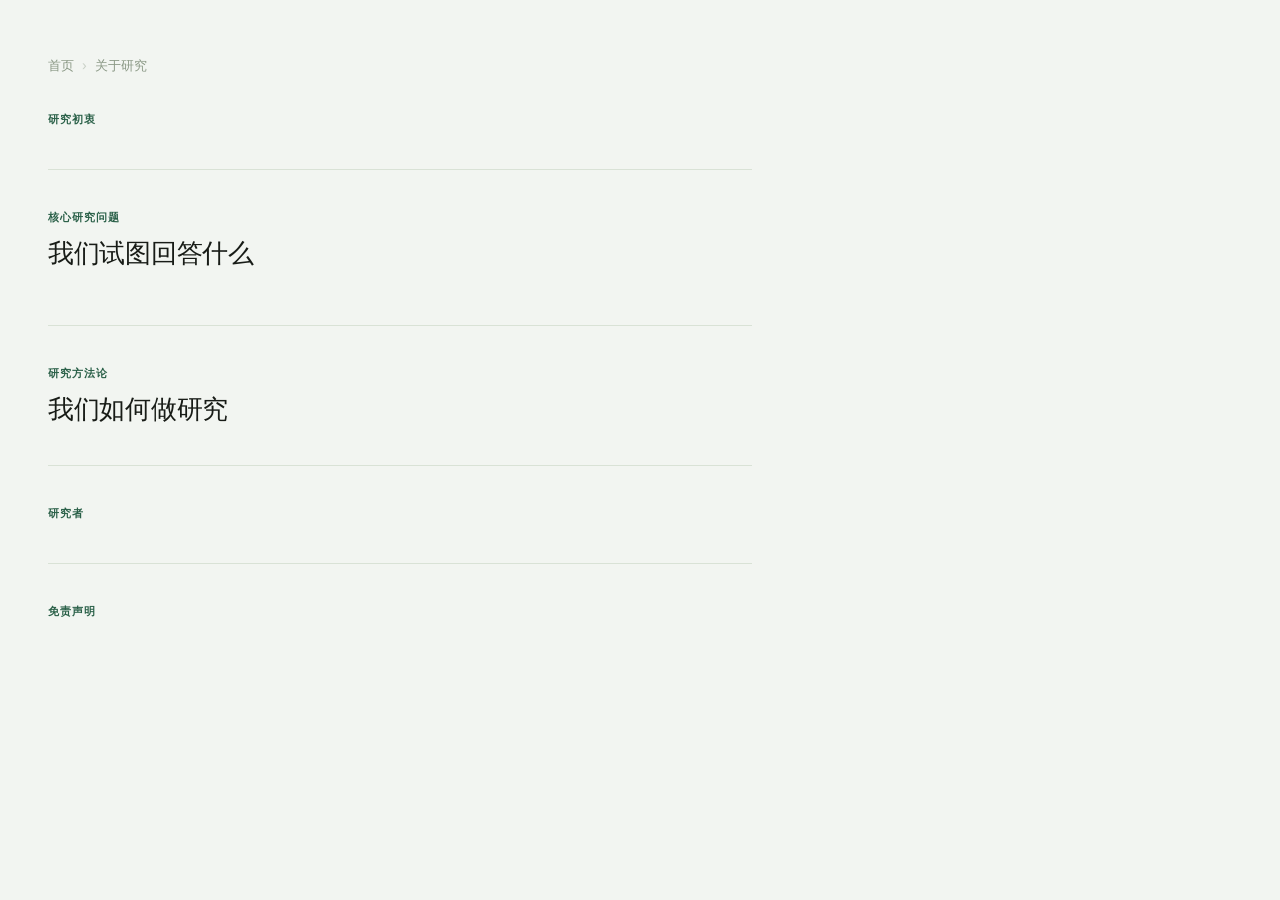
==== about.html @ 8d700269 "init: initial commit of SAP Research project" ====
<!DOCTYPE html>
<html lang="zh-CN">
<head>
  <meta charset="UTF-8">
  <meta name="viewport" content="width=device-width, initial-scale=1.0">
  <title>关于研究 — SAP Research</title>
  <link rel="stylesheet" href="assets/style.css">
</head>
<body>

  <div id="nav-mount"></div>

  <div class="page-layout">

    <aside class="global-sidebar" id="sidebar-mount"></aside>

    <div class="page-content">

      <div class="about-wrap">

        <div class="breadcrumb">
          <a href="index.html">首页</a>
          <span class="breadcrumb-sep">›</span>
          <span>关于研究</span>
        </div>

        <div class="about-section" style="margin-top: 36px;">
          <div class="about-label">研究初衷</div>
          <h2 class="about-title" id="about-subject-title"></h2>
          <div class="about-body" id="about-motivation"></div>
        </div>

        <hr class="about-divider">

        <div class="about-section">
          <div class="about-label">核心研究问题</div>
          <h2 class="about-title">我们试图回答什么</h2>
          <ul id="about-core-questions" style="font-family: var(--font-serif); font-size: 16px; line-height: 1.8; color: var(--text-2); padding-left: 20px; display: flex; flex-direction: column; gap: 8px;"></ul>
        </div>

        <hr class="about-divider">

        <div class="about-section" id="methodology">
          <div class="about-label">研究方法论</div>
          <h2 class="about-title">我们如何做研究</h2>
          <div class="about-body" id="about-methodology"></div>
        </div>

        <hr class="about-divider">

        <div class="about-section">
          <div class="about-label">研究者</div>
          <h2 class="about-title" id="about-researcher-name"></h2>
          <div class="about-body" id="about-researcher-bio"></div>
        </div>

        <hr class="about-divider">

        <div class="about-section">
          <div class="about-label">免责声明</div>
          <div class="about-body" style="font-size: 14px;" id="about-disclaimer"></div>
        </div>

      </div>

      <div id="footer-mount"></div>

    </div>
  </div>

  <script src="config.js"></script>
  <script src="assets/script.js"></script>
  <script>
    document.getElementById('nav-mount').innerHTML = renderNavHub();
    document.getElementById('sidebar-mount').innerHTML = renderSidebar();
    document.getElementById('footer-mount').innerHTML = renderFooter();

    const cfg = RESEARCH_CONFIG;
    const r = cfg.researcher;
    const s = cfg.subject;

    document.getElementById('about-subject-title').textContent = `为什么研究 ${s.name}`;
    document.getElementById('about-motivation').innerHTML = `<p>${s.motivation}</p>`;
    document.getElementById('about-core-questions').innerHTML =
      s.coreQuestions.map(q => `<li>${q}</li>`).join('');
    document.getElementById('about-methodology').innerHTML =
      r.methodology.split('\n\n').map(p => `<p>${p}</p>`).join('');
    document.getElementById('about-researcher-name').textContent = r.name;
    document.getElementById('about-researcher-bio').innerHTML = `<p>${r.bio}</p><p>${r.title}</p>`;
    document.getElementById('about-disclaimer').innerHTML = `<p>${r.disclaimer}</p>`;
  </script>
</body>
</html>
---- assets/style.css ----
@import url('https://fonts.googleapis.com/css2?family=Inter:wght@300;400;500;600&family=DM+Serif+Display:ital@0;1&display=swap');

/* ─── Design Tokens ─────────────────────────────────── */
:root {
  --bg:           #F2F5F1;
  --surface:      #FFFFFF;
  --border:       #D9E2D6;
  --border-light: #E4EBE2;

  --text-1: #181C17;
  --text-2: #576052;
  --text-3: #8A9885;

  --accent:       #2A6048;
  --accent-hover: #1E4A36;
  --accent-bg:    #EBF4EF;
  --accent-border:#B2D4C2;

  --tag-bg:       #E8EDE6;
  --tag-text:     #475542;

  --font-sans: 'Inter', -apple-system, BlinkMacSystemFont, sans-serif;
  --font-serif: 'DM Serif Display', Georgia, serif;

  --nav-h: 60px;
  --radius: 6px;
  --radius-lg: 10px;
  --shadow-sm: 0 1px 4px rgba(0,0,0,.06);
  --shadow-md: 0 4px 16px rgba(0,0,0,.08);

  --transition: 150ms ease;
}

/* ─── Reset ──────────────────────────────────────────── */
*, *::before, *::after { box-sizing: border-box; margin: 0; padding: 0; }
html { font-size: 16px; scroll-behavior: smooth; }
body {
  font-family: var(--font-sans);
  background: var(--bg);
  color: var(--text-1);
  line-height: 1.6;
  -webkit-font-smoothing: antialiased;
}
a { color: inherit; text-decoration: none; }
img { max-width: 100%; display: block; }

/* ─── Navigation ─────────────────────────────────────── */
.nav {
  position: sticky;
  top: 0;
  z-index: 100;
  height: var(--nav-h);
  background: rgba(242,245,241,.94);
  backdrop-filter: blur(12px);
  border-bottom: 1px solid var(--border);
  display: flex;
  align-items: center;
}
.nav-inner {
  position: relative;
  width: 100%;
  max-width: 1120px;
  margin: 0 auto;
  padding: 0 32px;
  display: flex;
  align-items: center;
  justify-content: space-between;
}

/* ─── Nav: Sticky Article Title ──────────────────────── */
.nav-center-title {
  position: absolute;
  left: 50%;
  transform: translateX(-50%) translateY(5px);
  font-size: 13.5px;
  font-weight: 500;
  color: var(--text-2);
  opacity: 0;
  pointer-events: none;
  white-space: nowrap;
  overflow: hidden;
  text-overflow: ellipsis;
  max-width: 420px;
  font-family: var(--font-sans);
  transition: opacity 200ms ease, transform 200ms ease;
}
.nav.title-visible .nav-center-title {
  opacity: 1;
  transform: translateX(-50%) translateY(0);
}
.nav-logo {
  display: flex;
  align-items: center;
  gap: 10px;
  font-size: 15px;
  font-weight: 600;
  letter-spacing: -.01em;
  color: var(--text-1);
}
.nav-logo-mark {
  width: 28px;
  height: 28px;
  background: var(--accent);
  border-radius: 6px;
  display: flex;
  align-items: center;
  justify-content: center;
  color: #fff;
  font-size: 13px;
  font-weight: 700;
}
.nav-links {
  display: flex;
  align-items: center;
  gap: 28px;
  list-style: none;
}
.nav-links a {
  font-size: 13.5px;
  color: var(--text-2);
  transition: color var(--transition);
}
.nav-links a:hover { color: var(--text-1); }
.nav-links .active { color: var(--text-1); font-weight: 500; }

/* ─── Breadcrumb ─────────────────────────────────────── */
.breadcrumb {
  display: flex;
  align-items: center;
  gap: 8px;
  font-size: 12.5px;
  color: var(--text-3);
  padding: 16px 0 0;
}
.breadcrumb a { transition: color var(--transition); }
.breadcrumb a:hover { color: var(--text-2); }
.breadcrumb-sep { opacity: .4; }

/* ─── Global Page Layout ─────────────────────────────── */
.page-layout { display: block; }
.page-content { min-width: 0; }
.global-sidebar { display: none; }

/* ─── Hub: Hero ──────────────────────────────────────── */
.hub-hero {
  max-width: 1120px;
  margin: 0 auto;
  padding: 64px 32px 52px;
}

/* Logo + company name row */
.hub-company-id {
  display: flex;
  align-items: center;
  gap: 16px;
  margin-bottom: 32px;
}
.hub-logo {
  width: 48px;
  height: 48px;
  background: var(--accent);
  border-radius: 10px;
  display: flex;
  align-items: center;
  justify-content: center;
  font-size: 13px;
  font-weight: 700;
  color: #fff;
  letter-spacing: .04em;
  font-family: var(--font-sans);
  flex-shrink: 0;
}
.hub-hero-name {
  font-size: 32px;
  font-weight: 400;
  letter-spacing: -.01em;
  line-height: 1.15;
  color: var(--text-1);
  margin-bottom: 6px;
  font-family: var(--font-serif);
}
.hub-hero-badges {
  display: flex;
  gap: 6px;
  flex-wrap: wrap;
}
.hub-hero-badge {
  font-size: 11px;
  font-weight: 500;
  color: var(--text-3);
  background: var(--border-light);
  border: 1px solid var(--border);
  border-radius: 20px;
  padding: 2px 9px;
  font-family: var(--font-sans);
}

/* Body paragraphs */
.hub-para {
  font-size: 15.5px;
  line-height: 1.8;
  color: var(--text-2);
  font-family: var(--font-sans);
  margin-bottom: 20px;
}
.hub-para-motivation {
  color: var(--text-2);
}

/* Compact meta row */
.hub-meta-row {
  display: flex;
  gap: 28px;
  flex-wrap: wrap;
  margin-top: 28px;
}
.hub-meta-item {
  display: flex;
  flex-direction: column;
  gap: 3px;
}
.hub-meta-label {
  font-size: 10px;
  font-weight: 600;
  letter-spacing: .08em;
  text-transform: uppercase;
  color: var(--text-3);
  font-family: var(--font-sans);
}
.hub-meta-value {
  font-size: 13px;
  font-weight: 500;
  color: var(--text-2);
  font-family: var(--font-sans);
}

/* ─── Hub: Core Questions ────────────────────────────── */
.hub-questions {
  background: var(--accent-bg);
  border: 1px solid var(--accent-border);
  border-left: 3px solid var(--accent);
  border-radius: 0 var(--radius-lg) var(--radius-lg) 0;
  padding: 18px 20px;
  margin: 24px 0 28px;
  display: flex;
  flex-direction: column;
  gap: 10px;
}
.hub-questions-label {
  font-size: 10px;
  font-weight: 700;
  letter-spacing: .12em;
  text-transform: uppercase;
  color: var(--accent);
  margin-bottom: 2px;
}
.hub-question-item {
  display: flex;
  gap: 12px;
  align-items: baseline;
}
.hub-question-num {
  font-size: 11px;
  font-weight: 700;
  color: var(--accent);
  font-variant-numeric: tabular-nums;
  letter-spacing: .04em;
  flex-shrink: 0;
}
.hub-question-text {
  font-size: 14px;
  line-height: 1.55;
  color: var(--text-1);
}

/* ─── Hub: Topics ────────────────────────────────────── */
.hub-topics {
  max-width: 1120px;
  margin: 0 auto;
  padding: 48px 32px 80px;
  border-top: 1px solid var(--border);
}
.section-header {
  display: flex;
  align-items: baseline;
  gap: 12px;
  margin-bottom: 32px;
}
.section-title {
  font-size: 13px;
  font-weight: 600;
  letter-spacing: .06em;
  text-transform: uppercase;
  color: var(--text-3);
}
.section-count {
  font-size: 12px;
  color: var(--text-3);
  background: var(--tag-bg);
  border-radius: 20px;
  padding: 2px 8px;
}
.topics-grid {
  display: grid;
  grid-template-columns: repeat(2, 1fr);
  gap: 16px;
}
.topic-card {
  background: var(--surface);
  border: 1px solid var(--border);
  border-radius: var(--radius-lg);
  padding: 28px;
  position: relative;
  transition: border-color var(--transition), box-shadow var(--transition), transform var(--transition);
  display: flex;
  flex-direction: column;
  gap: 12px;
}
.topic-card:hover {
  border-color: var(--accent-border);
  box-shadow: var(--shadow-md);
  transform: translateY(-2px);
}
.topic-card.draft { opacity: .7; pointer-events: none; }
.topic-card.coming { opacity: .5; pointer-events: none; }
.topic-card-top {
  display: flex;
  align-items: center;
  justify-content: space-between;
}
.topic-num {
  font-size: 12px;
  font-weight: 700;
  color: var(--accent);
  font-variant-numeric: tabular-nums;
  letter-spacing: .02em;
}
.topic-status {
  font-size: 10.5px;
  font-weight: 600;
  letter-spacing: .06em;
  text-transform: uppercase;
  padding: 2px 8px;
  border-radius: 20px;
}
.status-published {
  background: #EAF5F0;
  color: #2E7D52;
  border: 1px solid #BFE0D0;
}
.status-draft {
  background: var(--tag-bg);
  color: var(--text-3);
  border: 1px solid var(--border);
}
.status-coming {
  background: #EFF4FB;
  color: #5E7FAA;
  border: 1px solid #C2D3EC;
}
.topic-title {
  font-size: 18px;
  font-weight: 600;
  letter-spacing: -.02em;
  line-height: 1.3;
  color: var(--text-1);
}
.topic-subtitle {
  font-size: 13px;
  color: var(--text-3);
  line-height: 1.45;
  font-style: italic;
}
.topic-summary {
  font-size: 13.5px;
  line-height: 1.6;
  color: var(--text-2);
  flex: 1;
}
.topic-footer {
  display: flex;
  align-items: center;
  justify-content: space-between;
  padding-top: 12px;
  border-top: 1px solid var(--border-light);
}
.topic-tags {
  display: flex;
  gap: 6px;
  flex-wrap: wrap;
}
.tag {
  font-size: 11px;
  font-weight: 500;
  color: var(--tag-text);
  background: var(--tag-bg);
  border-radius: 4px;
  padding: 2px 7px;
}
.topic-read-meta {
  font-size: 12px;
  color: var(--text-3);
  white-space: nowrap;
}

/* ─── Global Sidebar ─────────────────────────────────── */
.global-sidebar {
  position: sticky;
  top: var(--nav-h);
  height: calc(100vh - var(--nav-h));
  overflow-y: auto;
  border-right: 1px solid var(--border);
  background: var(--surface);
  scrollbar-width: thin;
  scrollbar-color: var(--border) transparent;
}
.sidebar-inner {
  padding: 24px 18px 32px;
}
.sidebar-header {
  font-size: 10px;
  font-weight: 700;
  letter-spacing: .12em;
  text-transform: uppercase;
  color: var(--text-3);
  margin-bottom: 6px;
}
.sidebar-series {
  font-size: 13.5px;
  font-weight: 600;
  color: var(--text-1);
  letter-spacing: -.01em;
  line-height: 1.3;
}
.sidebar-divider {
  height: 1px;
  background: var(--border-light);
  margin: 14px 0;
}
.sidebar-list {
  list-style: none;
  display: flex;
  flex-direction: column;
  gap: 1px;
}
.sidebar-item a,
.sidebar-item .sidebar-link-disabled {
  display: flex;
  align-items: center;
  gap: 8px;
  padding: 7px 8px;
  border-radius: var(--radius);
  text-decoration: none;
  transition: background var(--transition);
}
.sidebar-item a { cursor: pointer; }
.sidebar-item a:hover { background: var(--accent-bg); }
.sidebar-item.active a { background: var(--accent-bg); color: var(--accent); }
.sidebar-item.active .sidebar-num { color: var(--accent); }
.sidebar-item.active .sidebar-title-text { color: var(--accent); font-weight: 500; }
.sidebar-item .sidebar-link-disabled { cursor: default; opacity: .45; }
.sidebar-num {
  font-size: 10.5px;
  font-weight: 700;
  color: var(--accent);
  font-variant-numeric: tabular-nums;
  letter-spacing: .03em;
  flex-shrink: 0;
  min-width: 30px;
}
.sidebar-item .sidebar-link-disabled .sidebar-num { color: var(--text-3); }
.sidebar-title-text {
  font-size: 12.5px;
  line-height: 1.35;
  color: var(--text-1);
  flex: 1;
}
.sidebar-dot {
  width: 6px;
  height: 6px;
  border-radius: 50%;
  flex-shrink: 0;
}
.dot-published { background: #2E7D52; }
.dot-draft     { background: var(--border); }
.dot-coming    { background: #5E7FAA; }
.sidebar-period {
  font-size: 11px;
  color: var(--text-3);
  line-height: 1.5;
}

/* ─── About Page ─────────────────────────────────────── */
.about-wrap {
  padding: 40px 48px 80px;
  max-width: 800px;
}
.about-label {
  font-size: 10.5px;
  font-weight: 700;
  letter-spacing: .1em;
  text-transform: uppercase;
  color: var(--accent);
  margin-bottom: 10px;
}
.about-title {
  font-family: var(--font-serif);
  font-size: 26px;
  font-weight: 400;
  color: var(--text-1);
  margin-bottom: 16px;
  letter-spacing: -.01em;
  line-height: 1.25;
}
.about-body {
  font-size: 15px;
  line-height: 1.8;
  color: var(--text-2);
}
.about-body p { margin-bottom: 14px; }
.about-body p:last-child { margin-bottom: 0; }
.about-section { margin-bottom: 0; }
.about-divider {
  border: none;
  border-top: 1px solid var(--border);
  margin: 40px 0;
}

/* ─── Article Layout ─────────────────────────────────── */
.article-wrap {
  max-width: 1060px;
  margin: 0 auto;
  padding: 0;
}
.article-header {
  padding: 48px 0 40px;
  border-bottom: 1px solid var(--border);
  margin-bottom: 48px;
}
.article-topic-label {
  font-size: 11px;
  font-weight: 600;
  letter-spacing: .1em;
  text-transform: uppercase;
  color: var(--accent);
  margin-bottom: 16px;
}
.article-title {
  font-family: var(--font-serif);
  font-size: 40px;
  font-weight: 400;
  letter-spacing: -.01em;
  line-height: 1.15;
  color: var(--text-1);
  max-width: 700px;
  margin-bottom: 12px;
}
.article-subtitle {
  font-family: var(--font-serif);
  font-size: 17px;
  line-height: 1.55;
  color: var(--text-2);
  max-width: 640px;
  margin-bottom: 24px;
}
.article-meta {
  display: flex;
  align-items: center;
  gap: 16px;
  flex-wrap: wrap;
}
.article-meta-item {
  font-size: 12.5px;
  color: var(--text-3);
  display: flex;
  align-items: center;
  gap: 5px;
}
.article-meta-item svg { opacity: .5; }
.article-meta-divider {
  width: 3px;
  height: 3px;
  border-radius: 50%;
  background: var(--text-3);
  opacity: .4;
}

/* Article body — flex, content + sticky TOC */
.article-body {
  display: flex;
  align-items: flex-start;
  gap: 24px;
  padding-bottom: 80px;
}
.article-content {
  flex: 1;
  max-width: 740px;
  min-width: 0;
}

/* TOC panel — collapsed by default, expand on hover */
.toc-panel {
  width: 26px;
  flex-shrink: 0;
  overflow: hidden;
  opacity: 0.35;
  transition: width 220ms ease, opacity 180ms ease;
  cursor: pointer;
}
.toc-panel:hover {
  width: 220px;
  opacity: 1;
}
.toc-panel.scroll-dimmed        { opacity: 0.12; }
.toc-panel.scroll-dimmed:hover  { opacity: 1; }

.toc-inner {
  position: sticky;
  top: calc(var(--nav-h) + 24px);
  min-width: 220px;
  max-height: calc(100vh - var(--nav-h) - 48px);
  overflow-y: auto;
  overflow-x: hidden;
  padding: 10px 0;
  scrollbar-width: none;
}
.toc-inner::-webkit-scrollbar { display: none; }
.toc-title {
  font-size: 10.5px;
  font-weight: 600;
  letter-spacing: .1em;
  text-transform: uppercase;
  color: var(--text-3);
  margin-bottom: 14px;
}
.toc-list {
  list-style: none;
  display: flex;
  flex-direction: column;
  gap: 2px;
}
.toc-item a {
  display: block;
  font-size: 12.5px;
  line-height: 1.45;
  color: var(--text-3);
  padding: 4px 10px;
  border-left: 2px solid var(--border);
  transition: color var(--transition), border-color var(--transition);
}
.toc-item a:hover { color: var(--text-2); border-color: var(--text-3); }
.toc-item.active a { color: var(--accent); border-color: var(--accent); font-weight: 500; }
.toc-item.h3 a { padding-left: 20px; font-size: 12px; }

/* ─── TOC Item Components (used inside .toc-inner) ───── */
.toc-float-header {
  font-size: 10px;
  font-weight: 700;
  letter-spacing: .12em;
  text-transform: uppercase;
  color: var(--text-3);
  padding: 2px 6px 8px 6px;
  border-bottom: 1px solid var(--border-light);
  margin-bottom: 4px;
  white-space: nowrap;
  font-family: var(--font-sans);
}
.toc-float-item {
  display: flex;
  align-items: center;
  text-decoration: none;
  color: inherit;
  padding: 3px 0;
  transition: background var(--transition);
}
.toc-float-dot {
  width: 26px;
  display: flex;
  align-items: center;
  justify-content: center;
  flex-shrink: 0;
}
.toc-float-dot-inner {
  width: 5px;
  height: 5px;
  border-radius: 50%;
  background: var(--border);
  flex-shrink: 0;
  transition: background var(--transition), transform var(--transition);
}
.toc-float-item.h3 .toc-float-dot-inner {
  width: 3px;
  height: 3px;
}
.toc-float-item.active .toc-float-dot-inner {
  background: var(--accent);
  transform: scale(1.3);
}
.toc-float-text {
  font-size: 12px;
  line-height: 1.4;
  color: var(--text-3);
  white-space: nowrap;
  overflow: hidden;
  text-overflow: ellipsis;
  max-width: 188px;
  font-family: var(--font-sans);
  transition: color var(--transition);
}
.toc-float-item.h3 .toc-float-text {
  font-size: 11px;
  padding-left: 6px;
}
.toc-float-item:hover .toc-float-text { color: var(--text-2); }
.toc-float-item.active .toc-float-text {
  color: var(--accent);
  font-weight: 500;
}

/* ─── Home Page: Sidebar Always Visible ──────────────── */
.page-layout.has-sidebar {
  display: flex;
  align-items: flex-start;
  max-width: 1120px;
  margin: 0 auto;
}
.page-layout.has-sidebar .page-content {
  flex: 1;
  min-width: 0;
  order: 0;
}
.page-layout.has-sidebar .global-sidebar {
  display: block;
  width: 260px;
  flex-shrink: 0;
  order: 1;
  position: sticky;
  top: var(--nav-h);
  height: calc(100vh - var(--nav-h));
  overflow-y: auto;
  border-left: 1px solid var(--border);
  background: var(--surface);
  scrollbar-width: thin;
  scrollbar-color: var(--border) transparent;
}

/* ─── Article Typography ─────────────────────────────── */
.article-content h2 {
  font-family: var(--font-serif);
  font-size: 26px;
  font-weight: 400;
  letter-spacing: -.01em;
  line-height: 1.25;
  color: var(--text-1);
  margin-top: 60px;
  margin-bottom: 18px;
  padding-top: 28px;
  border-top: 1px solid var(--border);
}
.article-content h2:first-child {
  margin-top: 0;
  border-top: none;
  padding-top: 0;
}
.article-content h3 {
  font-family: var(--font-sans);
  font-size: 15px;
  font-weight: 600;
  letter-spacing: .01em;
  text-transform: uppercase;
  color: var(--text-2);
  margin-top: 36px;
  margin-bottom: 12px;
}
.article-content p {
  font-family: var(--font-sans);
  font-size: 15.5px;
  line-height: 1.85;
  color: var(--text-1);
  margin-bottom: 18px;
}
.article-content ul, .article-content ol {
  font-family: var(--font-sans);
  font-size: 15px;
  line-height: 1.75;
  color: var(--text-1);
  padding-left: 20px;
  margin-bottom: 18px;
  display: flex;
  flex-direction: column;
  gap: 4px;
}
.article-content li::marker { color: var(--accent); }
.article-content strong {
  font-weight: 600;
  color: var(--text-1);
  font-family: var(--font-sans);
  font-size: .94em;
}
.article-content blockquote {
  margin: 28px 0;
  padding: 16px 20px;
  border-left: 3px solid var(--accent);
  background: var(--accent-bg);
  border-radius: 0 var(--radius) var(--radius) 0;
}
.article-content blockquote p {
  color: var(--text-2);
  font-style: italic;
  margin-bottom: 0;
  font-size: 15px;
  font-family: var(--font-serif);
}
.article-content .section-num {
  display: inline-block;
  font-size: 11px;
  font-weight: 700;
  color: var(--accent);
  letter-spacing: .08em;
  margin-bottom: 6px;
  font-family: var(--font-sans);
}

/* Callout box */
.callout {
  background: var(--surface);
  border: 1px solid var(--border);
  border-left: 3px solid var(--accent);
  border-radius: 0 var(--radius-lg) var(--radius-lg) 0;
  padding: 18px 20px;
  margin: 28px 0;
}
.callout-label {
  font-size: 10.5px;
  font-weight: 700;
  letter-spacing: .1em;
  text-transform: uppercase;
  color: var(--accent);
  margin-bottom: 8px;
  font-family: var(--font-sans);
}
.callout p {
  font-size: 14px;
  line-height: 1.65;
  color: var(--text-2);
  margin-bottom: 0;
  font-family: var(--font-sans);
}

/* Inline table */
.data-table {
  width: 100%;
  border-collapse: collapse;
  margin: 24px 0;
  font-family: var(--font-sans);
  font-size: 13.5px;
}
.data-table th {
  text-align: left;
  font-size: 11px;
  font-weight: 600;
  letter-spacing: .06em;
  text-transform: uppercase;
  color: var(--text-3);
  padding: 8px 12px;
  border-bottom: 1px solid var(--border);
}
.data-table td {
  padding: 10px 12px;
  border-bottom: 1px solid var(--border-light);
  color: var(--text-2);
  line-height: 1.5;
}
.data-table tr:last-child td { border-bottom: none; }
.data-table tr:hover td { background: var(--accent-bg); }

/* ─── Article Footer ─────────────────────────────────── */
.article-end {
  margin-top: 64px;
  padding-top: 32px;
  border-top: 1px solid var(--border);
}
.article-end-section {
  margin-bottom: 28px;
}
.article-end-label {
  font-size: 10.5px;
  font-weight: 600;
  letter-spacing: .1em;
  text-transform: uppercase;
  color: var(--text-3);
  margin-bottom: 10px;
  font-family: var(--font-sans);
}
.article-end p, .article-end li {
  font-size: 13px;
  line-height: 1.65;
  color: var(--text-3);
  font-family: var(--font-sans);
}
.article-end ul { padding-left: 16px; }
.article-end li { margin-bottom: 4px; }

/* ─── Rich Footer ────────────────────────────────────── */
.page-footer {
  background: #0D1A12;
  margin-top: 0;
}
.footer-body {
  max-width: 1120px;
  margin: 0 auto;
  padding: 56px 32px 40px;
  display: grid;
  grid-template-columns: 1.4fr 1fr 1fr;
  gap: 56px;
}
.footer-col-label {
  font-size: 10px;
  font-weight: 700;
  letter-spacing: .14em;
  text-transform: uppercase;
  color: var(--accent);
  margin-bottom: 14px;
  font-family: var(--font-sans);
}
.footer-col-title {
  font-size: 15px;
  font-weight: 600;
  color: #F0EBE3;
  margin-bottom: 10px;
  font-family: var(--font-sans);
  letter-spacing: -.01em;
}
.footer-col-body {
  font-size: 13px;
  line-height: 1.7;
  color: #8A8480;
  font-family: var(--font-sans);
}
.footer-col-body p { margin-bottom: 10px; }
.footer-col-body p:last-child { margin-bottom: 0; }

.footer-bar {
  border-top: 1px solid #1C2E22;
  max-width: 1120px;
  margin: 0 auto;
  padding: 20px 32px;
  display: flex;
  align-items: center;
  justify-content: space-between;
}
.footer-bar-left {
  font-size: 12px;
  color: #445840;
  font-family: var(--font-sans);
}
.footer-bar-right {
  font-size: 12px;
  color: #445840;
  font-family: var(--font-sans);
}

/* ─── SPA View States ────────────────────────────────── */
.view-loading {
  padding: 80px 40px;
  color: var(--text-3);
  font-size: 14px;
}
.view-error {
  padding: 80px 40px;
  color: var(--text-2);
  font-size: 15px;
  line-height: 1.8;
}
.view-error code {
  font-family: 'SF Mono', 'Fira Code', monospace;
  background: var(--tag-bg);
  padding: 2px 6px;
  border-radius: 4px;
  font-size: 13px;
}
.view-error a {
  color: var(--accent);
}
.view-error a:hover {
  text-decoration: underline;
}

/* ─── Responsive ─────────────────────────────────────── */
@media (max-width: 960px) {
  .topics-grid { grid-template-columns: 1fr; }
  .article-body { flex-direction: column; }
  .toc-panel { display: none; }
  .page-layout.has-sidebar { display: block; }
  .page-layout.has-sidebar .global-sidebar { display: none; }
}
@media (max-width: 600px) {
  .nav-links { display: none; }
  .nav-center-title { display: none; }
  .hub-hero { padding: 40px 20px 36px; }
  .hub-topics { padding: 32px 20px 60px; }
  .article-wrap { padding: 0 20px 0; }
  .article-body { padding-bottom: 60px; }
  .hub-hero-name { font-size: 26px; }
  .article-title { font-size: 28px; }
}
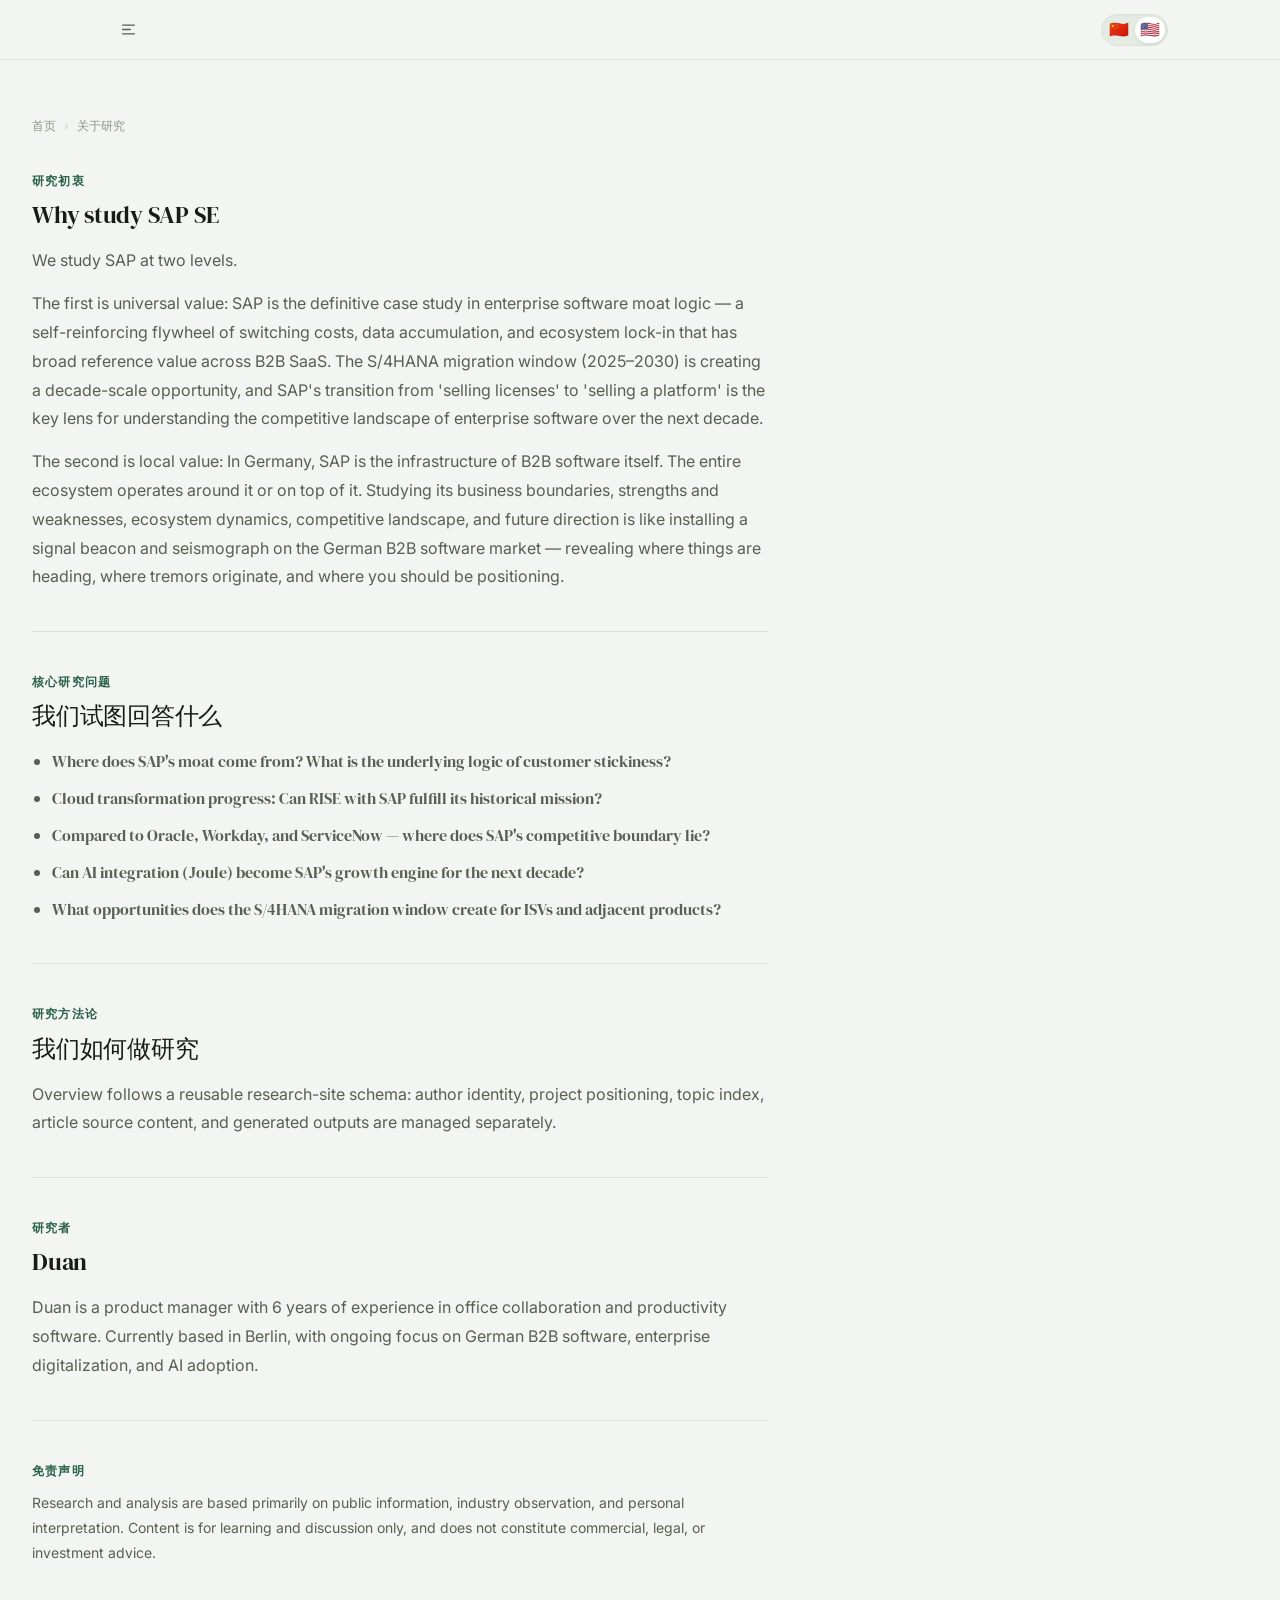
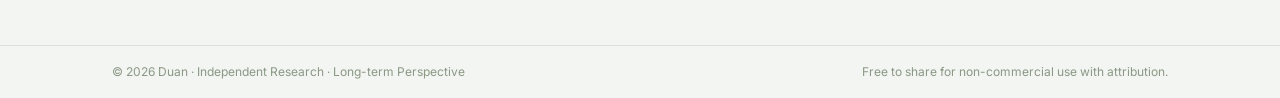
==== commit 0ba521ee: "add M&A and partnership timeline topic (P1M2) - New topic page: SAP 近两年的 5 笔收购与 10 类合作 - Covers 5 ac" ====
--- a/about.html
+++ b/about.html
@@ -71,23 +71,32 @@
   <script src="config.js"></script>
   <script src="assets/script.js"></script>
   <script>
-    document.getElementById('nav-mount').innerHTML = renderNavHub();
-    document.getElementById('sidebar-mount').innerHTML = renderSidebar();
-    document.getElementById('footer-mount').innerHTML = renderFooter();
+    (async function () {
+      await loadSiteContext();
+      const lang = getActiveLang();
+      document.getElementById('nav-mount').innerHTML = renderNav();
+      document.getElementById('sidebar-mount').innerHTML = renderSidebar(lang);
+      document.getElementById('footer-mount').innerHTML = renderFooter(lang);
 
-    const cfg = RESEARCH_CONFIG;
-    const r = cfg.researcher;
-    const s = cfg.subject;
+      const cfg = RESEARCH_CONFIG;
+      const r = cfg.researcher;
+      const rl = loc(r, lang);
+      const s = cfg.subject;
+      const sl = loc(s, lang);
+      const ui = UI[lang] || UI.zh;
 
-    document.getElementById('about-subject-title').textContent = `为什么研究 ${s.name}`;
-    document.getElementById('about-motivation').innerHTML = `<p>${s.motivation}</p>`;
-    document.getElementById('about-core-questions').innerHTML =
-      s.coreQuestions.map(q => `<li>${q}</li>`).join('');
-    document.getElementById('about-methodology').innerHTML =
-      r.methodology.split('\n\n').map(p => `<p>${p}</p>`).join('');
-    document.getElementById('about-researcher-name').textContent = r.name;
-    document.getElementById('about-researcher-bio').innerHTML = `<p>${r.bio}</p><p>${r.title}</p>`;
-    document.getElementById('about-disclaimer').innerHTML = `<p>${r.disclaimer}</p>`;
+      document.getElementById('about-subject-title').textContent =
+        lang === 'zh' ? `为什么研究 ${s.name}` : `Why study ${s.name}`;
+      document.getElementById('about-motivation').innerHTML =
+        (sl.motivation || '').split('\n\n').map(p => `<p>${p}</p>`).join('');
+      document.getElementById('about-core-questions').innerHTML =
+        (sl.coreQuestions || []).map(q => `<li>${q}</li>`).join('');
+      document.getElementById('about-methodology').innerHTML =
+        `<p>${ui.overview} follows a reusable research-site schema: author identity, project positioning, topic index, article source content, and generated outputs are managed separately.</p>`;
+      document.getElementById('about-researcher-name').textContent = r.name;
+      document.getElementById('about-researcher-bio').innerHTML = `<p>${rl.intro || ''}</p>`;
+      document.getElementById('about-disclaimer').innerHTML = `<p>${rl.disclaimer || ''}</p>`;
+    })().catch(console.error);
   </script>
 </body>
 </html>
--- a/assets/style.css
+++ b/assets/style.css
@@ -22,6 +22,16 @@
   --font-sans: 'Inter', -apple-system, BlinkMacSystemFont, sans-serif;
   --font-serif: 'DM Serif Display', Georgia, serif;
 
+  /* ── Font size scale ── */
+  --fs-annotation: 12px;   /* labels, captions, table headers, tags, footnotes */
+  --fs-ui:         14px;   /* nav, tables, TOC, meta, breadcrumb, sidebar body */
+  --fs-body:       16px;   /* article paragraphs, h3 */
+  --fs-heading-sm: 18px;   /* card titles, article subtitle */
+  --fs-heading:    24px;   /* h2 section headings */
+  --fs-heading-lg: 32px;   /* hero / page-level titles */
+  --fs-display:    40px;   /* article main title */
+  --fs-stat:       28px;   /* data visualisation large numbers */
+
   --nav-h: 60px;
   --radius: 6px;
   --radius-lg: 10px;
@@ -29,6 +39,8 @@
   --shadow-md: 0 4px 16px rgba(0,0,0,.08);
 
   --transition: 150ms ease;
+
+  --page-gutter: 32px;
 }
 
 /* ─── Reset ──────────────────────────────────────────── */
@@ -61,7 +73,7 @@
   width: 100%;
   max-width: 1120px;
   margin: 0 auto;
-  padding: 0 32px;
+  padding: 0 var(--page-gutter);
   display: flex;
   align-items: center;
   justify-content: space-between;
@@ -72,7 +84,7 @@
   position: absolute;
   left: 50%;
   transform: translateX(-50%) translateY(5px);
-  font-size: 13.5px;
+  font-size: var(--fs-ui);
   font-weight: 500;
   color: var(--text-2);
   opacity: 0;
@@ -92,7 +104,7 @@
   display: flex;
   align-items: center;
   gap: 10px;
-  font-size: 15px;
+  font-size: var(--fs-body);
   font-weight: 600;
   letter-spacing: -.01em;
   color: var(--text-1);
@@ -106,7 +118,7 @@
   align-items: center;
   justify-content: center;
   color: #fff;
-  font-size: 13px;
+  font-size: var(--fs-ui);
   font-weight: 700;
 }
 .nav-links {
@@ -116,19 +128,68 @@
   list-style: none;
 }
 .nav-links a {
-  font-size: 13.5px;
+  font-size: var(--fs-ui);
   color: var(--text-2);
   transition: color var(--transition);
 }
 .nav-links a:hover { color: var(--text-1); }
 .nav-links .active { color: var(--text-1); font-weight: 500; }
 
+/* ─── Language Switcher ─────────────────────────────── */
+.lang-switcher {
+  display: flex;
+  align-items: center;
+  gap: 1px;
+  background: var(--border-light);
+  border: 1px solid var(--border);
+  border-radius: 20px;
+  padding: 2px;
+}
+.lang-btn {
+  display: flex;
+  align-items: center;
+  justify-content: center;
+  width: 30px;
+  height: 26px;
+  border: none;
+  background: transparent;
+  border-radius: 16px;
+  cursor: pointer;
+  font-size: 16px;
+  line-height: 1;
+  transition: background var(--transition), box-shadow var(--transition);
+  user-select: none;
+}
+.lang-btn.active {
+  background: var(--surface);
+  box-shadow: 0 1px 3px rgba(0,0,0,.10);
+}
+.lang-btn:hover:not(.active) {
+  background: rgba(255,255,255,.55);
+}
+.lang-tooltip {
+  position: fixed;
+  transform: translateX(-50%);
+  background: var(--text-1);
+  color: #fff;
+  font-size: var(--fs-annotation);
+  font-family: var(--font-sans);
+  padding: 5px 10px;
+  border-radius: var(--radius);
+  pointer-events: none;
+  opacity: 0;
+  transition: opacity 150ms ease;
+  white-space: nowrap;
+  z-index: 200;
+}
+.lang-tooltip.visible { opacity: 1; }
+
 /* ─── Breadcrumb ─────────────────────────────────────── */
 .breadcrumb {
   display: flex;
   align-items: center;
   gap: 8px;
-  font-size: 12.5px;
+  font-size: var(--fs-annotation);
   color: var(--text-3);
   padding: 16px 0 0;
 }
@@ -136,7 +197,141 @@
 .breadcrumb a:hover { color: var(--text-2); }
 .breadcrumb-sep { opacity: .4; }
 
-/* ─── Global Page Layout ─────────────────────────────── */
+/* ─── Docs App Shell ─────────────────────────────────── */
+.app-shell {
+  display: block;
+}
+
+/* Left sidebar: fixed, full height, collapsible */
+.left-sidebar {
+  position: fixed;
+  left: 0;
+  top: 0;
+  width: 240px;
+  height: 100vh;
+  overflow-y: auto;
+  overflow-x: hidden;
+  background: var(--bg);
+  border-right: 1px solid var(--border);
+  z-index: 50;
+  display: flex;
+  flex-direction: column;
+  transition: width 240ms cubic-bezier(.4, 0, .2, 1),
+              border-color 240ms cubic-bezier(.4, 0, .2, 1);
+  scrollbar-width: thin;
+  scrollbar-color: var(--border) transparent;
+}
+.left-sidebar.collapsed {
+  width: 0;
+  border-right-color: transparent;
+}
+
+/* Sticky header inside sidebar */
+.left-sidebar-header {
+  position: sticky;
+  top: 0;
+  z-index: 10;
+  display: flex;
+  align-items: center;
+  justify-content: space-between;
+  height: var(--nav-h);
+  padding: 0 10px 0 18px;
+  background: var(--bg);
+  border-bottom: 1px solid var(--border-light);
+  flex-shrink: 0;
+  min-width: 240px;
+}
+/* Brand shown in sidebar when expanded */
+.left-sidebar-brand {
+  font-size: var(--fs-ui);
+  font-weight: 600;
+  color: var(--text-1);
+  letter-spacing: -.01em;
+  white-space: nowrap;
+  text-decoration: none;
+}
+.left-sidebar-brand:hover { color: var(--accent); }
+
+/* Sidebar collapse button (top-right of sidebar) */
+.sidebar-collapse-btn {
+  width: 28px;
+  height: 28px;
+  border: none;
+  background: transparent;
+  cursor: pointer;
+  display: flex;
+  align-items: center;
+  justify-content: center;
+  border-radius: var(--radius);
+  color: var(--text-3);
+  transition: background var(--transition), color var(--transition);
+  flex-shrink: 0;
+}
+.sidebar-collapse-btn:hover {
+  background: var(--accent-bg);
+  color: var(--accent);
+}
+
+/* Inner nav content (min-width prevents reflow during animation) */
+.sidebar-nav-inner {
+  min-width: 240px;
+  width: 240px;
+  padding: 12px 0 32px;
+  flex: 1;
+}
+
+/* Content column: push right of sidebar */
+.app-content {
+  margin-left: 240px;
+  min-height: 100vh;
+  display: flex;
+  flex-direction: column;
+  transition: margin-left 240ms cubic-bezier(.4, 0, .2, 1);
+}
+.app-shell.sidebar-collapsed .app-content {
+  margin-left: 0;
+}
+
+/* Nav sidebar toggle (hamburger in top bar) */
+.nav-sidebar-toggle {
+  width: 32px;
+  height: 32px;
+  border: none;
+  background: transparent;
+  cursor: pointer;
+  display: flex;
+  align-items: center;
+  justify-content: center;
+  border-radius: var(--radius);
+  color: var(--text-2);
+  transition: color var(--transition);
+  flex-shrink: 0;
+}
+.nav-sidebar-toggle:hover { color: var(--text-1); }
+
+.nav-left-group {
+  display: flex;
+  align-items: center;
+  gap: 8px;
+}
+
+/* Brand in nav: only visible when sidebar is collapsed */
+.nav-collapsed-brand {
+  font-size: var(--fs-ui);
+  font-weight: 600;
+  color: var(--text-1);
+  letter-spacing: -.01em;
+  text-decoration: none;
+  opacity: 0;
+  pointer-events: none;
+  transition: opacity 200ms ease;
+}
+.app-shell.sidebar-collapsed .nav-collapsed-brand {
+  opacity: 1;
+  pointer-events: auto;
+}
+
+/* ─── Global Page Layout (legacy, unused in new shell) ── */
 .page-layout { display: block; }
 .page-content { min-width: 0; }
 .global-sidebar { display: none; }
@@ -145,7 +340,7 @@
 .hub-hero {
   max-width: 1120px;
   margin: 0 auto;
-  padding: 64px 32px 52px;
+  padding: 64px var(--page-gutter) 52px;
 }
 
 /* Logo + company name row */
@@ -163,7 +358,7 @@
   display: flex;
   align-items: center;
   justify-content: center;
-  font-size: 13px;
+  font-size: var(--fs-ui);
   font-weight: 700;
   color: #fff;
   letter-spacing: .04em;
@@ -171,7 +366,7 @@
   flex-shrink: 0;
 }
 .hub-hero-name {
-  font-size: 32px;
+  font-size: var(--fs-heading-lg);
   font-weight: 400;
   letter-spacing: -.01em;
   line-height: 1.15;
@@ -185,7 +380,7 @@
   flex-wrap: wrap;
 }
 .hub-hero-badge {
-  font-size: 11px;
+  font-size: var(--fs-annotation);
   font-weight: 500;
   color: var(--text-3);
   background: var(--border-light);
@@ -197,7 +392,7 @@
 
 /* Body paragraphs */
 .hub-para {
-  font-size: 15.5px;
+  font-size: var(--fs-body);
   line-height: 1.8;
   color: var(--text-2);
   font-family: var(--font-sans);
@@ -220,7 +415,7 @@
   gap: 3px;
 }
 .hub-meta-label {
-  font-size: 10px;
+  font-size: var(--fs-annotation);
   font-weight: 600;
   letter-spacing: .08em;
   text-transform: uppercase;
@@ -228,7 +423,7 @@
   font-family: var(--font-sans);
 }
 .hub-meta-value {
-  font-size: 13px;
+  font-size: var(--fs-ui);
   font-weight: 500;
   color: var(--text-2);
   font-family: var(--font-sans);
@@ -247,7 +442,7 @@
   gap: 10px;
 }
 .hub-questions-label {
-  font-size: 10px;
+  font-size: var(--fs-annotation);
   font-weight: 700;
   letter-spacing: .12em;
   text-transform: uppercase;
@@ -260,7 +455,7 @@
   align-items: baseline;
 }
 .hub-question-num {
-  font-size: 11px;
+  font-size: var(--fs-annotation);
   font-weight: 700;
   color: var(--accent);
   font-variant-numeric: tabular-nums;
@@ -268,7 +463,7 @@
   flex-shrink: 0;
 }
 .hub-question-text {
-  font-size: 14px;
+  font-size: var(--fs-ui);
   line-height: 1.55;
   color: var(--text-1);
 }
@@ -277,7 +472,7 @@
 .hub-topics {
   max-width: 1120px;
   margin: 0 auto;
-  padding: 48px 32px 80px;
+  padding: 48px var(--page-gutter) 80px;
   border-top: 1px solid var(--border);
 }
 .section-header {
@@ -287,14 +482,14 @@
   margin-bottom: 32px;
 }
 .section-title {
-  font-size: 13px;
+  font-size: var(--fs-ui);
   font-weight: 600;
   letter-spacing: .06em;
   text-transform: uppercase;
   color: var(--text-3);
 }
 .section-count {
-  font-size: 12px;
+  font-size: var(--fs-annotation);
   color: var(--text-3);
   background: var(--tag-bg);
   border-radius: 20px;
@@ -329,14 +524,14 @@
   justify-content: space-between;
 }
 .topic-num {
-  font-size: 12px;
+  font-size: var(--fs-annotation);
   font-weight: 700;
   color: var(--accent);
   font-variant-numeric: tabular-nums;
   letter-spacing: .02em;
 }
 .topic-status {
-  font-size: 10.5px;
+  font-size: var(--fs-annotation);
   font-weight: 600;
   letter-spacing: .06em;
   text-transform: uppercase;
@@ -359,20 +554,20 @@
   border: 1px solid #C2D3EC;
 }
 .topic-title {
-  font-size: 18px;
+  font-size: var(--fs-heading-sm);
   font-weight: 600;
   letter-spacing: -.02em;
   line-height: 1.3;
   color: var(--text-1);
 }
 .topic-subtitle {
-  font-size: 13px;
+  font-size: var(--fs-ui);
   color: var(--text-3);
   line-height: 1.45;
   font-style: italic;
 }
 .topic-summary {
-  font-size: 13.5px;
+  font-size: var(--fs-ui);
   line-height: 1.6;
   color: var(--text-2);
   flex: 1;
@@ -390,7 +585,7 @@
   flex-wrap: wrap;
 }
 .tag {
-  font-size: 11px;
+  font-size: var(--fs-annotation);
   font-weight: 500;
   color: var(--tag-text);
   background: var(--tag-bg);
@@ -398,105 +593,103 @@
   padding: 2px 7px;
 }
 .topic-read-meta {
-  font-size: 12px;
+  font-size: var(--fs-annotation);
   color: var(--text-3);
   white-space: nowrap;
 }
 
-/* ─── Global Sidebar ─────────────────────────────────── */
-.global-sidebar {
-  position: sticky;
-  top: var(--nav-h);
-  height: calc(100vh - var(--nav-h));
-  overflow-y: auto;
-  border-right: 1px solid var(--border);
-  background: var(--surface);
-  scrollbar-width: thin;
-  scrollbar-color: var(--border) transparent;
-}
-.sidebar-inner {
-  padding: 24px 18px 32px;
-}
-.sidebar-header {
-  font-size: 10px;
+/* ─── Left Sidebar Navigation ────────────────────────── */
+.sidebar-section-label {
+  font-size: var(--fs-annotation);
   font-weight: 700;
-  letter-spacing: .12em;
-  text-transform: uppercase;
-  color: var(--text-3);
-  margin-bottom: 6px;
-}
-.sidebar-series {
-  font-size: 13.5px;
-  font-weight: 600;
-  color: var(--text-1);
-  letter-spacing: -.01em;
-  line-height: 1.3;
+  letter-spacing: .08em;
+  text-transform: uppercase;
+  color: var(--text-3);
+  padding: 20px 12px 6px;
 }
 .sidebar-divider {
   height: 1px;
   background: var(--border-light);
-  margin: 14px 0;
+  margin: 8px 0;
 }
 .sidebar-list {
   list-style: none;
   display: flex;
   flex-direction: column;
-  gap: 1px;
-}
-.sidebar-item a,
-.sidebar-item .sidebar-link-disabled {
-  display: flex;
-  align-items: center;
-  gap: 8px;
-  padding: 7px 8px;
-  border-radius: var(--radius);
+  gap: 0;
+  padding: 2px 0;
+}
+/* Nav link */
+.sidebar-link,
+.sidebar-link-disabled {
+  display: flex;
+  align-items: center;
+  gap: 10px;
+  padding: 5px 12px;
   text-decoration: none;
-  transition: background var(--transition);
-}
-.sidebar-item a { cursor: pointer; }
-.sidebar-item a:hover { background: var(--accent-bg); }
-.sidebar-item.active a { background: var(--accent-bg); color: var(--accent); }
-.sidebar-item.active .sidebar-num { color: var(--accent); }
-.sidebar-item.active .sidebar-title-text { color: var(--accent); font-weight: 500; }
-.sidebar-item .sidebar-link-disabled { cursor: default; opacity: .45; }
-.sidebar-num {
-  font-size: 10.5px;
-  font-weight: 700;
-  color: var(--accent);
+  transition: color var(--transition);
+  cursor: pointer;
+  color: var(--text-2);
+}
+.sidebar-link:hover { color: var(--text-1); }
+
+/* Active: text highlight only, no background */
+.sidebar-item.active .sidebar-link { color: var(--accent); }
+.sidebar-item.active .sidebar-item-num { color: var(--accent); }
+.sidebar-item.active .sidebar-item-title { color: var(--accent); font-weight: 500; }
+
+/* Disabled (draft/coming) */
+.sidebar-link-disabled {
+  cursor: default;
+  opacity: .4;
+  pointer-events: none;
+  display: flex;
+  align-items: center;
+  gap: 10px;
+  padding: 5px 12px;
+}
+
+.sidebar-item-num {
+  font-size: var(--fs-annotation);
+  font-weight: 600;
+  color: var(--text-3);
   font-variant-numeric: tabular-nums;
-  letter-spacing: .03em;
+  letter-spacing: .04em;
   flex-shrink: 0;
-  min-width: 30px;
-}
-.sidebar-item .sidebar-link-disabled .sidebar-num { color: var(--text-3); }
-.sidebar-title-text {
-  font-size: 12.5px;
-  line-height: 1.35;
-  color: var(--text-1);
+  min-width: 28px;
+}
+.sidebar-item.published .sidebar-item-num { color: var(--text-2); }
+
+.sidebar-item-title {
   flex: 1;
-}
-.sidebar-dot {
-  width: 6px;
-  height: 6px;
-  border-radius: 50%;
-  flex-shrink: 0;
-}
-.dot-published { background: #2E7D52; }
-.dot-draft     { background: var(--border); }
-.dot-coming    { background: #5E7FAA; }
-.sidebar-period {
-  font-size: 11px;
-  color: var(--text-3);
-  line-height: 1.5;
-}
+  min-width: 0;
+  font-size: var(--fs-ui);
+  line-height: 1.4;
+  color: inherit;
+  white-space: nowrap;
+  overflow: hidden;
+  text-overflow: ellipsis;
+}
+
+.sidebar-dot { display: none; } /* dots removed per minimal design */
+
+/* ─── Legacy Global Sidebar (kept for compat) ─────────── */
+.global-sidebar { display: none; }
+.sidebar-inner { padding: 24px 18px 32px; }
+.sidebar-header {
+  font-size: var(--fs-annotation); font-weight: 700;
+  letter-spacing: .12em; text-transform: uppercase; color: var(--text-3); margin-bottom: 6px;
+}
+.sidebar-series { font-size: var(--fs-ui); font-weight: 600; color: var(--text-1); }
+.sidebar-period { font-size: var(--fs-annotation); color: var(--text-3); line-height: 1.5; }
 
 /* ─── About Page ─────────────────────────────────────── */
 .about-wrap {
-  padding: 40px 48px 80px;
+  padding: 40px var(--page-gutter) 80px;
   max-width: 800px;
 }
 .about-label {
-  font-size: 10.5px;
+  font-size: var(--fs-annotation);
   font-weight: 700;
   letter-spacing: .1em;
   text-transform: uppercase;
@@ -505,7 +698,7 @@
 }
 .about-title {
   font-family: var(--font-serif);
-  font-size: 26px;
+  font-size: var(--fs-heading);
   font-weight: 400;
   color: var(--text-1);
   margin-bottom: 16px;
@@ -513,7 +706,7 @@
   line-height: 1.25;
 }
 .about-body {
-  font-size: 15px;
+  font-size: var(--fs-body);
   line-height: 1.8;
   color: var(--text-2);
 }
@@ -530,7 +723,7 @@
 .article-wrap {
   max-width: 1060px;
   margin: 0 auto;
-  padding: 0;
+  padding: 0 var(--page-gutter);
 }
 .article-header {
   padding: 48px 0 40px;
@@ -538,7 +731,7 @@
   margin-bottom: 48px;
 }
 .article-topic-label {
-  font-size: 11px;
+  font-size: var(--fs-annotation);
   font-weight: 600;
   letter-spacing: .1em;
   text-transform: uppercase;
@@ -547,7 +740,7 @@
 }
 .article-title {
   font-family: var(--font-serif);
-  font-size: 40px;
+  font-size: var(--fs-display);
   font-weight: 400;
   letter-spacing: -.01em;
   line-height: 1.15;
@@ -557,7 +750,7 @@
 }
 .article-subtitle {
   font-family: var(--font-serif);
-  font-size: 17px;
+  font-size: var(--fs-heading-sm);
   line-height: 1.55;
   color: var(--text-2);
   max-width: 640px;
@@ -570,7 +763,7 @@
   flex-wrap: wrap;
 }
 .article-meta-item {
-  font-size: 12.5px;
+  font-size: var(--fs-annotation);
   color: var(--text-3);
   display: flex;
   align-items: center;
@@ -598,25 +791,20 @@
   min-width: 0;
 }
 
-/* TOC panel — collapsed by default, expand on hover */
+/* TOC panel — sticky on the panel itself so it works inside flex */
 .toc-panel {
-  width: 26px;
+  width: 200px;
   flex-shrink: 0;
-  overflow: hidden;
-  opacity: 0.35;
-  transition: width 220ms ease, opacity 180ms ease;
-  cursor: pointer;
-}
-.toc-panel:hover {
-  width: 220px;
-  opacity: 1;
-}
-.toc-panel.scroll-dimmed        { opacity: 0.12; }
-.toc-panel.scroll-dimmed:hover  { opacity: 1; }
-
-.toc-inner {
   position: sticky;
   top: calc(var(--nav-h) + 24px);
+  align-self: flex-start;
+  max-height: calc(100vh - var(--nav-h) - 48px);
+  opacity: 1;
+  transition: opacity 300ms ease;
+}
+.toc-panel.scroll-dimmed { opacity: 0.35; }
+
+.toc-inner {
   min-width: 220px;
   max-height: calc(100vh - var(--nav-h) - 48px);
   overflow-y: auto;
@@ -626,7 +814,7 @@
 }
 .toc-inner::-webkit-scrollbar { display: none; }
 .toc-title {
-  font-size: 10.5px;
+  font-size: var(--fs-annotation);
   font-weight: 600;
   letter-spacing: .1em;
   text-transform: uppercase;
@@ -641,7 +829,7 @@
 }
 .toc-item a {
   display: block;
-  font-size: 12.5px;
+  font-size: var(--fs-annotation);
   line-height: 1.45;
   color: var(--text-3);
   padding: 4px 10px;
@@ -650,11 +838,11 @@
 }
 .toc-item a:hover { color: var(--text-2); border-color: var(--text-3); }
 .toc-item.active a { color: var(--accent); border-color: var(--accent); font-weight: 500; }
-.toc-item.h3 a { padding-left: 20px; font-size: 12px; }
+.toc-item.h3 a { padding-left: 20px; font-size: var(--fs-annotation); }
 
 /* ─── TOC Item Components (used inside .toc-inner) ───── */
 .toc-float-header {
-  font-size: 10px;
+  font-size: var(--fs-annotation);
   font-weight: 700;
   letter-spacing: .12em;
   text-transform: uppercase;
@@ -697,7 +885,7 @@
   transform: scale(1.3);
 }
 .toc-float-text {
-  font-size: 12px;
+  font-size: var(--fs-annotation);
   line-height: 1.4;
   color: var(--text-3);
   white-space: nowrap;
@@ -708,7 +896,7 @@
   transition: color var(--transition);
 }
 .toc-float-item.h3 .toc-float-text {
-  font-size: 11px;
+  font-size: var(--fs-annotation);
   padding-left: 6px;
 }
 .toc-float-item:hover .toc-float-text { color: var(--text-2); }
@@ -747,7 +935,7 @@
 /* ─── Article Typography ─────────────────────────────── */
 .article-content h2 {
   font-family: var(--font-serif);
-  font-size: 26px;
+  font-size: var(--fs-heading);
   font-weight: 400;
   letter-spacing: -.01em;
   line-height: 1.25;
@@ -764,7 +952,7 @@
 }
 .article-content h3 {
   font-family: var(--font-sans);
-  font-size: 15px;
+  font-size: var(--fs-body);
   font-weight: 600;
   letter-spacing: .01em;
   text-transform: uppercase;
@@ -774,14 +962,14 @@
 }
 .article-content p {
   font-family: var(--font-sans);
-  font-size: 15.5px;
+  font-size: var(--fs-body);
   line-height: 1.85;
   color: var(--text-1);
   margin-bottom: 18px;
 }
 .article-content ul, .article-content ol {
   font-family: var(--font-sans);
-  font-size: 15px;
+  font-size: var(--fs-body);
   line-height: 1.75;
   color: var(--text-1);
   padding-left: 20px;
@@ -798,22 +986,28 @@
   font-size: .94em;
 }
 .article-content blockquote {
-  margin: 28px 0;
-  padding: 16px 20px;
-  border-left: 3px solid var(--accent);
-  background: var(--accent-bg);
-  border-radius: 0 var(--radius) var(--radius) 0;
+  margin: 52px auto;
+  padding: 36px 0;
+  border-top: 1px solid var(--border);
+  border-bottom: 1px solid var(--border);
+  background: none;
+  border-left: none;
+  border-radius: 0;
+  text-align: center;
+  max-width: 520px;
 }
 .article-content blockquote p {
-  color: var(--text-2);
+  color: var(--text-1);
   font-style: italic;
+  font-family: var(--font-serif);
+  font-size: 21px;
+  line-height: 1.65;
+  font-weight: 400;
   margin-bottom: 0;
-  font-size: 15px;
-  font-family: var(--font-serif);
 }
 .article-content .section-num {
   display: inline-block;
-  font-size: 11px;
+  font-size: var(--fs-annotation);
   font-weight: 700;
   color: var(--accent);
   letter-spacing: .08em;
@@ -831,7 +1025,7 @@
   margin: 28px 0;
 }
 .callout-label {
-  font-size: 10.5px;
+  font-size: var(--fs-annotation);
   font-weight: 700;
   letter-spacing: .1em;
   text-transform: uppercase;
@@ -840,12 +1034,25 @@
   font-family: var(--font-sans);
 }
 .callout p {
-  font-size: 14px;
+  font-size: var(--fs-ui);
   line-height: 1.65;
   color: var(--text-2);
-  margin-bottom: 0;
-  font-family: var(--font-sans);
-}
+  margin-bottom: 10px;
+  font-family: var(--font-sans);
+}
+.callout p:last-child { margin-bottom: 0; }
+.callout ul, .callout ol {
+  font-size: var(--fs-ui);
+  line-height: 1.65;
+  color: var(--text-2);
+  padding-left: 16px;
+  display: flex;
+  flex-direction: column;
+  gap: 6px;
+  margin-top: 4px;
+  font-family: var(--font-sans);
+}
+.callout li::marker { color: var(--accent); }
 
 /* Inline table */
 .data-table {
@@ -853,11 +1060,11 @@
   border-collapse: collapse;
   margin: 24px 0;
   font-family: var(--font-sans);
-  font-size: 13.5px;
+  font-size: var(--fs-ui);
 }
 .data-table th {
   text-align: left;
-  font-size: 11px;
+  font-size: var(--fs-annotation);
   font-weight: 600;
   letter-spacing: .06em;
   text-transform: uppercase;
@@ -884,7 +1091,7 @@
   margin-bottom: 28px;
 }
 .article-end-label {
-  font-size: 10.5px;
+  font-size: var(--fs-annotation);
   font-weight: 600;
   letter-spacing: .1em;
   text-transform: uppercase;
@@ -893,7 +1100,7 @@
   font-family: var(--font-sans);
 }
 .article-end p, .article-end li {
-  font-size: 13px;
+  font-size: var(--fs-ui);
   line-height: 1.65;
   color: var(--text-3);
   font-family: var(--font-sans);
@@ -901,62 +1108,129 @@
 .article-end ul { padding-left: 16px; }
 .article-end li { margin-bottom: 4px; }
 
-/* ─── Rich Footer ────────────────────────────────────── */
-.page-footer {
-  background: #0D1A12;
-  margin-top: 0;
-}
-.footer-body {
+/* ─── About Card (hub page) ──────────────────────────────── */
+.hub-about {
   max-width: 1120px;
   margin: 0 auto;
-  padding: 56px 32px 40px;
-  display: grid;
-  grid-template-columns: 1.4fr 1fr 1fr;
-  gap: 56px;
-}
-.footer-col-label {
-  font-size: 10px;
+  padding: 0 var(--page-gutter) 56px;
+}
+.about-card {
+  background: #0D1A12;
+  border-radius: 12px;
+  padding: 40px 48px;
+  display: flex;
+  gap: 0;
+  align-items: flex-start;
+}
+.about-card-left {
+  flex: 1.1;
+  min-width: 0;
+  padding-right: 40px;
+}
+.about-card-sep {
+  width: 1px;
+  background: #1C2E22;
+  flex-shrink: 0;
+  align-self: stretch;
+}
+.about-card-right {
+  flex: 1;
+  min-width: 0;
+  padding-left: 40px;
+}
+.about-card-label {
+  font-size: var(--fs-annotation);
   font-weight: 700;
-  letter-spacing: .14em;
+  letter-spacing: .12em;
   text-transform: uppercase;
   color: var(--accent);
-  margin-bottom: 14px;
-  font-family: var(--font-sans);
-}
-.footer-col-title {
-  font-size: 15px;
-  font-weight: 600;
-  color: #F0EBE3;
-  margin-bottom: 10px;
-  font-family: var(--font-sans);
-  letter-spacing: -.01em;
-}
-.footer-col-body {
-  font-size: 13px;
+  margin-bottom: 20px;
+  font-family: var(--font-sans);
+}
+.about-card-para {
+  font-size: var(--fs-ui);
+  line-height: 1.8;
+  color: #8A8480;
+  font-family: var(--font-sans);
+  margin-bottom: 16px;
+}
+.about-card-focus-label {
+  font-size: var(--fs-ui);
+  line-height: 1.8;
+  color: #8A8480;
+  font-family: var(--font-sans);
+  margin-bottom: 8px;
+}
+.about-card-list {
+  list-style: none;
+  padding: 0;
+  margin: 0 0 20px 0;
+  display: flex;
+  flex-direction: column;
+  gap: 6px;
+}
+.about-card-list-item {
+  font-size: var(--fs-ui);
+  line-height: 1.65;
+  color: #8A8480;
+  font-family: var(--font-sans);
+  padding-left: 16px;
+  position: relative;
+}
+.about-card-list-item::before {
+  content: "·";
+  position: absolute;
+  left: 0;
+  color: var(--accent);
+  font-weight: 700;
+}
+.about-card-core-label {
+  font-size: var(--fs-ui);
+  color: #8A8480;
+  font-family: var(--font-sans);
+  margin-bottom: 8px;
+}
+.about-card-core-text {
+  font-size: var(--fs-ui);
+  line-height: 1.8;
+  color: #C8C0B8;
+  font-family: var(--font-serif);
+  font-style: italic;
+  padding: 12px 0 12px 16px;
+  border-left: 2px solid #2A6048;
+  margin-bottom: 20px;
+}
+.about-card-disclaimer {
+  font-size: var(--fs-annotation);
   line-height: 1.7;
-  color: #8A8480;
-  font-family: var(--font-sans);
-}
-.footer-col-body p { margin-bottom: 10px; }
-.footer-col-body p:last-child { margin-bottom: 0; }
-
+  color: #445840;
+  font-family: var(--font-sans);
+  margin-top: 8px;
+  padding-top: 16px;
+  border-top: 1px solid #1C2E22;
+}
+
+/* ─── Footer (slim — copyright bar only) ─────────────────── */
+.page-footer {
+  background: var(--bg);
+  border-top: 1px solid var(--border);
+}
 .footer-bar {
-  border-top: 1px solid #1C2E22;
   max-width: 1120px;
   margin: 0 auto;
-  padding: 20px 32px;
+  padding: 16px var(--page-gutter);
   display: flex;
   align-items: center;
   justify-content: space-between;
 }
 .footer-bar-left {
-  font-size: 12px;
-  color: #445840;
+  font-size: var(--fs-annotation);
+  color: var(--text-3);
   font-family: var(--font-sans);
 }
 .footer-bar-right {
-  font-size: 12px;
-  color: #445840;
+  font-size: var(--fs-annotation);
+  color: var(--text-3);
   font-family: var(--font-sans);
 }
 
@@ -964,12 +1238,12 @@
 .view-loading {
   padding: 80px 40px;
   color: var(--text-3);
-  font-size: 14px;
+  font-size: var(--fs-ui);
 }
 .view-error {
   padding: 80px 40px;
   color: var(--text-2);
-  font-size: 15px;
+  font-size: var(--fs-body);
   line-height: 1.8;
 }
 .view-error code {
@@ -977,7 +1251,7 @@
   background: var(--tag-bg);
   padding: 2px 6px;
   border-radius: 4px;
-  font-size: 13px;
+  font-size: var(--fs-ui);
 }
 .view-error a {
   color: var(--accent);
@@ -987,20 +1261,39 @@
 }
 
 /* ─── Responsive ─────────────────────────────────────── */
+@media (max-width: 768px) {
+  :root { --page-gutter: 20px; }
+
+  /* On mobile, sidebar overlays (no margin push) */
+  .app-content {
+    margin-left: 0 !important;
+    transition: none;
+  }
+  /* Sidebar overlays content on mobile */
+  .left-sidebar {
+    z-index: 200;
+  }
+  .app-shell:not(.sidebar-collapsed) .left-sidebar {
+    box-shadow: 4px 0 24px rgba(0,0,0,.12);
+  }
+}
+
 @media (max-width: 960px) {
   .topics-grid { grid-template-columns: 1fr; }
   .article-body { flex-direction: column; }
   .toc-panel { display: none; }
-  .page-layout.has-sidebar { display: block; }
-  .page-layout.has-sidebar .global-sidebar { display: none; }
-}
+  .about-card { flex-direction: column; padding: 28px 24px; }
+  .about-card-left { padding-right: 0; padding-bottom: 24px; }
+  .about-card-right { padding-left: 0; padding-top: 24px; }
+  .about-card-sep { width: auto; height: 1px; align-self: auto; }
+}
+
 @media (max-width: 600px) {
   .nav-links { display: none; }
   .nav-center-title { display: none; }
-  .hub-hero { padding: 40px 20px 36px; }
-  .hub-topics { padding: 32px 20px 60px; }
-  .article-wrap { padding: 0 20px 0; }
+  .hub-hero { padding-top: 40px; padding-bottom: 36px; }
+  .hub-topics { padding-top: 32px; padding-bottom: 60px; }
   .article-body { padding-bottom: 60px; }
-  .hub-hero-name { font-size: 26px; }
-  .article-title { font-size: 28px; }
-}
+  .hub-hero-name { font-size: var(--fs-heading); }
+  .article-title { font-size: var(--fs-heading-lg); }
+}
